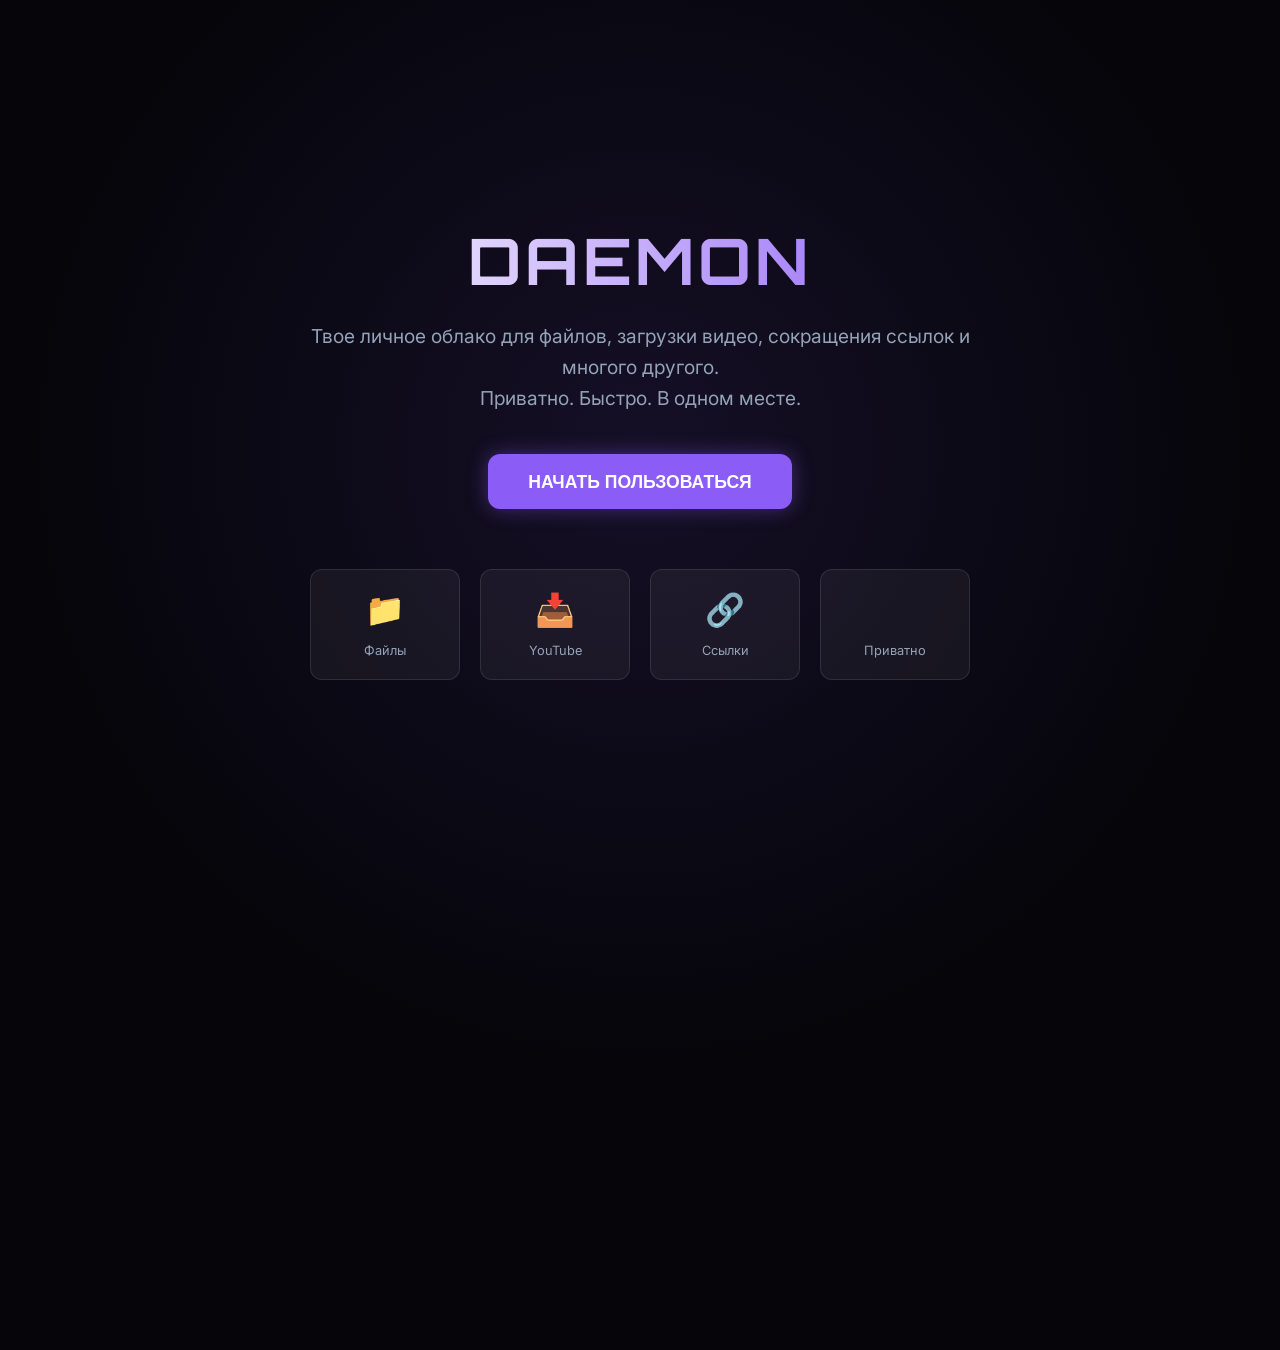
==== reg.iamdaemon.tech/index.html @ 4878d312 "update" ====
<!DOCTYPE html>
<html lang="ru">

<head>
    <meta charset="UTF-8">
    <meta name="viewport" content="width=device-width, initial-scale=1.0">
    <title>DAEMON — Твой личный облачный сервис</title>
    <link href="https://fonts.googleapis.com/css2?family=Orbitron:wght@400;700&family=Inter:wght@400;600&display=swap" rel="stylesheet">
    <style>
         :root {
            --bg: #05050a;
            --primary: #8b5cf6;
            --primary-glow: rgba(139, 92, 246, 0.4);
            --text: #ffffff;
            --text-muted: #94a3b8;
        }
        
        * {
            box-sizing: border-box;
            margin: 0;
            padding: 0;
        }
        
        body {
            background: var(--bg);
            color: var(--text);
            font-family: 'Inter', sans-serif;
            min-height: 100vh;
            display: flex;
            flex-direction: column;
            align-items: center;
            justify-content: center;
            text-align: center;
            overflow: hidden;
        }
        /* Фон с эффектом */
        
        body::before {
            content: '';
            position: absolute;
            top: -50%;
            left: -50%;
            width: 200%;
            height: 200%;
            background: radial-gradient(circle, var(--primary-glow) 0%, transparent 40%);
            opacity: 0.3;
            z-index: -1;
            animation: pulse 10s infinite alternate;
        }
        
        @keyframes pulse {
            0% {
                transform: scale(1);
            }
            100% {
                transform: scale(1.2);
            }
        }
        
        .container {
            max-width: 800px;
            padding: 40px;
            z-index: 1;
        }
        
        h1 {
            font-family: 'Orbitron', sans-serif;
            font-size: 4rem;
            margin-bottom: 20px;
            letter-spacing: 4px;
            background: linear-gradient(90deg, #fff, var(--primary));
            -webkit-background-clip: text;
            -webkit-text-fill-color: transparent;
        }
        
        p {
            font-size: 1.2rem;
            color: var(--text-muted);
            margin-bottom: 40px;
            line-height: 1.6;
        }
        
        .btn {
            display: inline-block;
            padding: 16px 40px;
            font-family: 'Orbitron', sans-serif;
            font-size: 1.1rem;
            font-weight: 700;
            color: #fff;
            background: var(--primary);
            border: none;
            border-radius: 12px;
            text-decoration: none;
            cursor: pointer;
            transition: all 0.3s ease;
            box-shadow: 0 0 20px var(--primary-glow);
        }
        
        .btn:hover {
            transform: translateY(-3px);
            box-shadow: 0 0 40px var(--primary-glow);
            background: #7c3aed;
        }
        
        .features {
            display: flex;
            gap: 20px;
            justify-content: center;
            margin-top: 60px;
            flex-wrap: wrap;
        }
        
        .feature-card {
            background: rgba(255, 255, 255, 0.05);
            padding: 20px;
            border-radius: 12px;
            border: 1px solid rgba(255, 255, 255, 0.1);
            width: 150px;
        }
        
        .feature-card span {
            font-size: 2rem;
            display: block;
            margin-bottom: 10px;
        }
        
        .feature-card small {
            color: var(--text-muted);
            font-size: 0.8rem;
        }
    </style>
</head>

<body>
    <div class="container">
        <h1>DAEMON</h1>
        <p>
            Твое личное облако для файлов, загрузки видео, сокращения ссылок и многого другого.<br> Приватно. Быстро. В одном месте.
        </p>

        <a href="https://reg.iamdaemon.tech" class="btn">НАЧАТЬ ПОЛЬЗОВАТЬСЯ</a>

        <div class="features">
            <div class="feature-card">
                <span>📁</span>
                <small>Файлы</small>
            </div>
            <div class="feature-card">
                <span>📥</span>
                <small>YouTube</small>
            </div>
            <div class="feature-card">
                <span>🔗</span>
                <small>Ссылки</small>
            </div>
            <div class="feature-card">
                <span>️</span>
                <small>Приватно</small>
            </div>
        </div>
    </div>
</body>

</html>
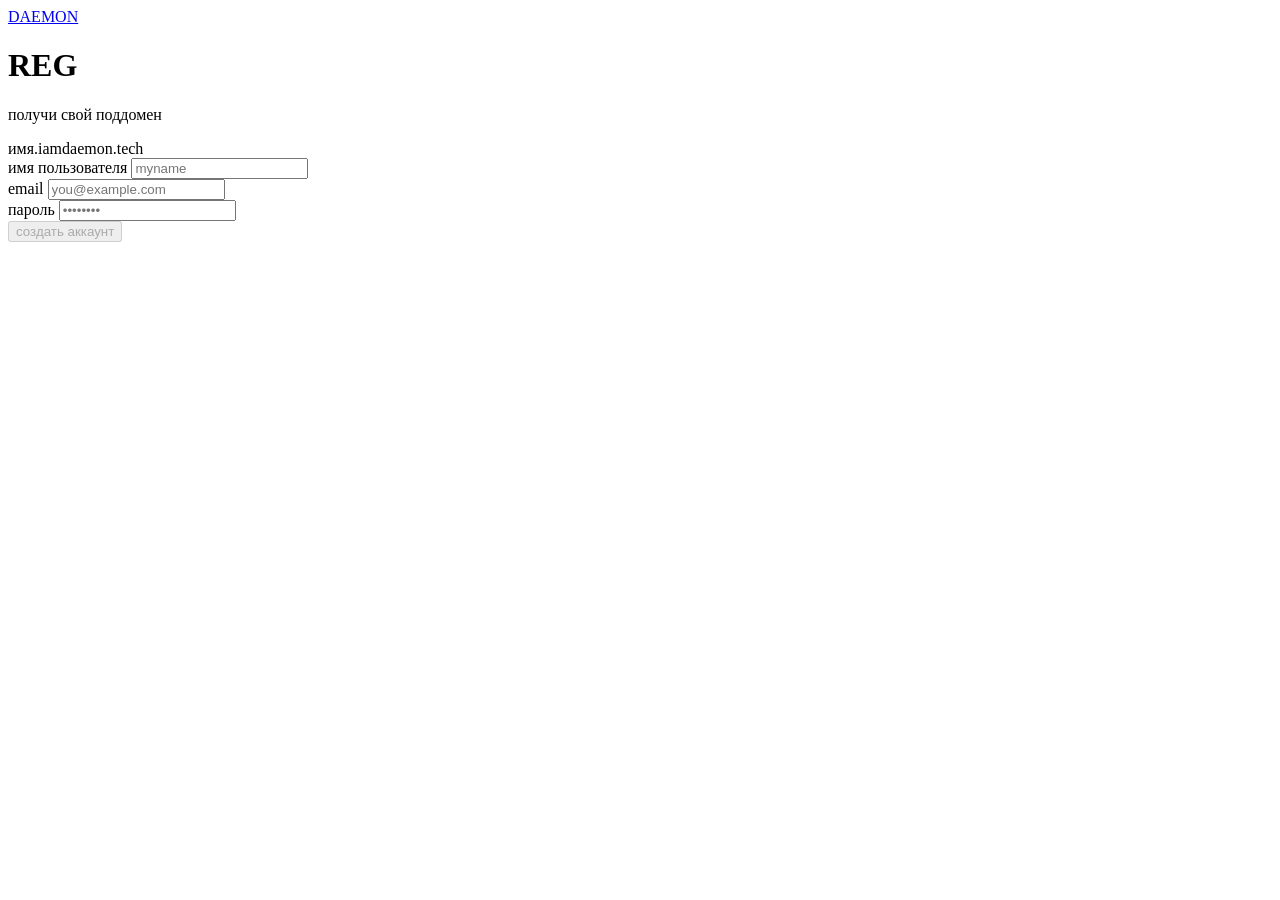
==== commit 011c799d: "update" ====
--- a/reg.iamdaemon.tech/index.html
+++ b/reg.iamdaemon.tech/index.html
@@ -4,161 +4,68 @@
 <head>
     <meta charset="UTF-8">
     <meta name="viewport" content="width=device-width, initial-scale=1.0">
-    <title>DAEMON — Твой личный облачный сервис</title>
-    <link href="https://fonts.googleapis.com/css2?family=Orbitron:wght@400;700&family=Inter:wght@400;600&display=swap" rel="stylesheet">
-    <style>
-         :root {
-            --bg: #05050a;
-            --primary: #8b5cf6;
-            --primary-glow: rgba(139, 92, 246, 0.4);
-            --text: #ffffff;
-            --text-muted: #94a3b8;
-        }
-        
-        * {
-            box-sizing: border-box;
-            margin: 0;
-            padding: 0;
-        }
-        
-        body {
-            background: var(--bg);
-            color: var(--text);
-            font-family: 'Inter', sans-serif;
-            min-height: 100vh;
-            display: flex;
-            flex-direction: column;
-            align-items: center;
-            justify-content: center;
-            text-align: center;
-            overflow: hidden;
-        }
-        /* Фон с эффектом */
-        
-        body::before {
-            content: '';
-            position: absolute;
-            top: -50%;
-            left: -50%;
-            width: 200%;
-            height: 200%;
-            background: radial-gradient(circle, var(--primary-glow) 0%, transparent 40%);
-            opacity: 0.3;
-            z-index: -1;
-            animation: pulse 10s infinite alternate;
-        }
-        
-        @keyframes pulse {
-            0% {
-                transform: scale(1);
-            }
-            100% {
-                transform: scale(1.2);
-            }
-        }
-        
-        .container {
-            max-width: 800px;
-            padding: 40px;
-            z-index: 1;
-        }
-        
-        h1 {
-            font-family: 'Orbitron', sans-serif;
-            font-size: 4rem;
-            margin-bottom: 20px;
-            letter-spacing: 4px;
-            background: linear-gradient(90deg, #fff, var(--primary));
-            -webkit-background-clip: text;
-            -webkit-text-fill-color: transparent;
-        }
-        
-        p {
-            font-size: 1.2rem;
-            color: var(--text-muted);
-            margin-bottom: 40px;
-            line-height: 1.6;
-        }
-        
-        .btn {
-            display: inline-block;
-            padding: 16px 40px;
-            font-family: 'Orbitron', sans-serif;
-            font-size: 1.1rem;
-            font-weight: 700;
-            color: #fff;
-            background: var(--primary);
-            border: none;
-            border-radius: 12px;
-            text-decoration: none;
-            cursor: pointer;
-            transition: all 0.3s ease;
-            box-shadow: 0 0 20px var(--primary-glow);
-        }
-        
-        .btn:hover {
-            transform: translateY(-3px);
-            box-shadow: 0 0 40px var(--primary-glow);
-            background: #7c3aed;
-        }
-        
-        .features {
-            display: flex;
-            gap: 20px;
-            justify-content: center;
-            margin-top: 60px;
-            flex-wrap: wrap;
-        }
-        
-        .feature-card {
-            background: rgba(255, 255, 255, 0.05);
-            padding: 20px;
-            border-radius: 12px;
-            border: 1px solid rgba(255, 255, 255, 0.1);
-            width: 150px;
-        }
-        
-        .feature-card span {
-            font-size: 2rem;
-            display: block;
-            margin-bottom: 10px;
-        }
-        
-        .feature-card small {
-            color: var(--text-muted);
-            font-size: 0.8rem;
-        }
-    </style>
+    <title>REG — DAEMON</title>
+    <link href="https://fonts.googleapis.com/css2?family=Orbitron:wght@400;500;700&family=Inter:wght@300;400;500&display=swap" rel="stylesheet">
+    <link rel="stylesheet" href="css/auth.css">
 </head>
 
 <body>
     <div class="container">
-        <h1>DAEMON</h1>
-        <p>
-            Твое личное облако для файлов, загрузки видео, сокращения ссылок и многого другого.<br> Приватно. Быстро. В одном месте.
-        </p>
+        <!-- ЭКРАН РЕГИСТРАЦИИ -->
+        <div class="form-view" id="regFormView">
+            <header>
+                <a href="https://iamdaemon.tech" class="logo">DAEMON</a>
+                <h1>REG</h1>
+                <p class="subtitle">получи свой поддомен</p>
+                <div class="subdomain-preview" id="subdomainPreview">имя.iamdaemon.tech</div>
+            </header>
 
-        <a href="https://reg.iamdaemon.tech" class="btn">НАЧАТЬ ПОЛЬЗОВАТЬСЯ</a>
+            <form id="regForm" novalidate>
+                <div class="form-group">
+                    <label>имя пользователя</label>
+                    <input type="text" id="username" placeholder="myname" required autocomplete="off">
+                    <div class="validation-msg" id="usernameMsg"></div>
+                </div>
+                <div class="form-group">
+                    <label>email</label>
+                    <input type="email" id="email" placeholder="you@example.com" required>
+                    <div class="validation-msg" id="emailMsg"></div>
+                </div>
+                <div class="form-group">
+                    <label>пароль</label>
+                    <input type="password" id="password" placeholder="••••••••" required>
+                    <div class="validation-msg" id="passwordMsg"></div>
+                </div>
+                <button type="submit" id="submitBtn" disabled>создать аккаунт</button>
+            </form>
+        </div>
 
-        <div class="features">
-            <div class="feature-card">
-                <span>📁</span>
-                <small>Файлы</small>
-            </div>
-            <div class="feature-card">
-                <span>📥</span>
-                <small>YouTube</small>
-            </div>
-            <div class="feature-card">
-                <span>🔗</span>
-                <small>Ссылки</small>
-            </div>
-            <div class="feature-card">
-                <span>️</span>
-                <small>Приватно</small>
-            </div>
+        <!-- ЭКРАН ВВОДА КОДА (скрыт по умолчанию) -->
+        <div class="form-view" id="codeFormView" style="display: none;">
+            <header>
+                <h1>VERIFY</h1>
+                <p class="subtitle">мы отправили код на <span id="targetEmail" style="color:var(--primary)">...</span></p>
+            </header>
+            <form id="codeForm">
+                <div class="form-group">
+                    <label>код из письма</label>
+                    <input type="text" id="verifyCode" placeholder="123456" maxlength="6" style="text-align:center; letter-spacing:5px; font-size:1.5rem;" required>
+                    <div class="validation-msg" id="codeMsg"></div>
+                </div>
+                <button type="submit" id="verifyBtn">подтвердить</button>
+            </form>
+        </div>
+
+        <!-- УСПЕХ -->
+        <div class="success-view" id="successView" style="display: none;">
+            <div style="font-size:2rem;margin-bottom:6px">✦</div>
+            <h2>добро пожаловать</h2>
+            <p>твой поддомен активирован</p>
+            <a id="userLink" class="user-link" href="#" target="_blank"></a>
         </div>
     </div>
+
+    <script src="js/reg.js" defer></script>
 </body>
 
 </html>
